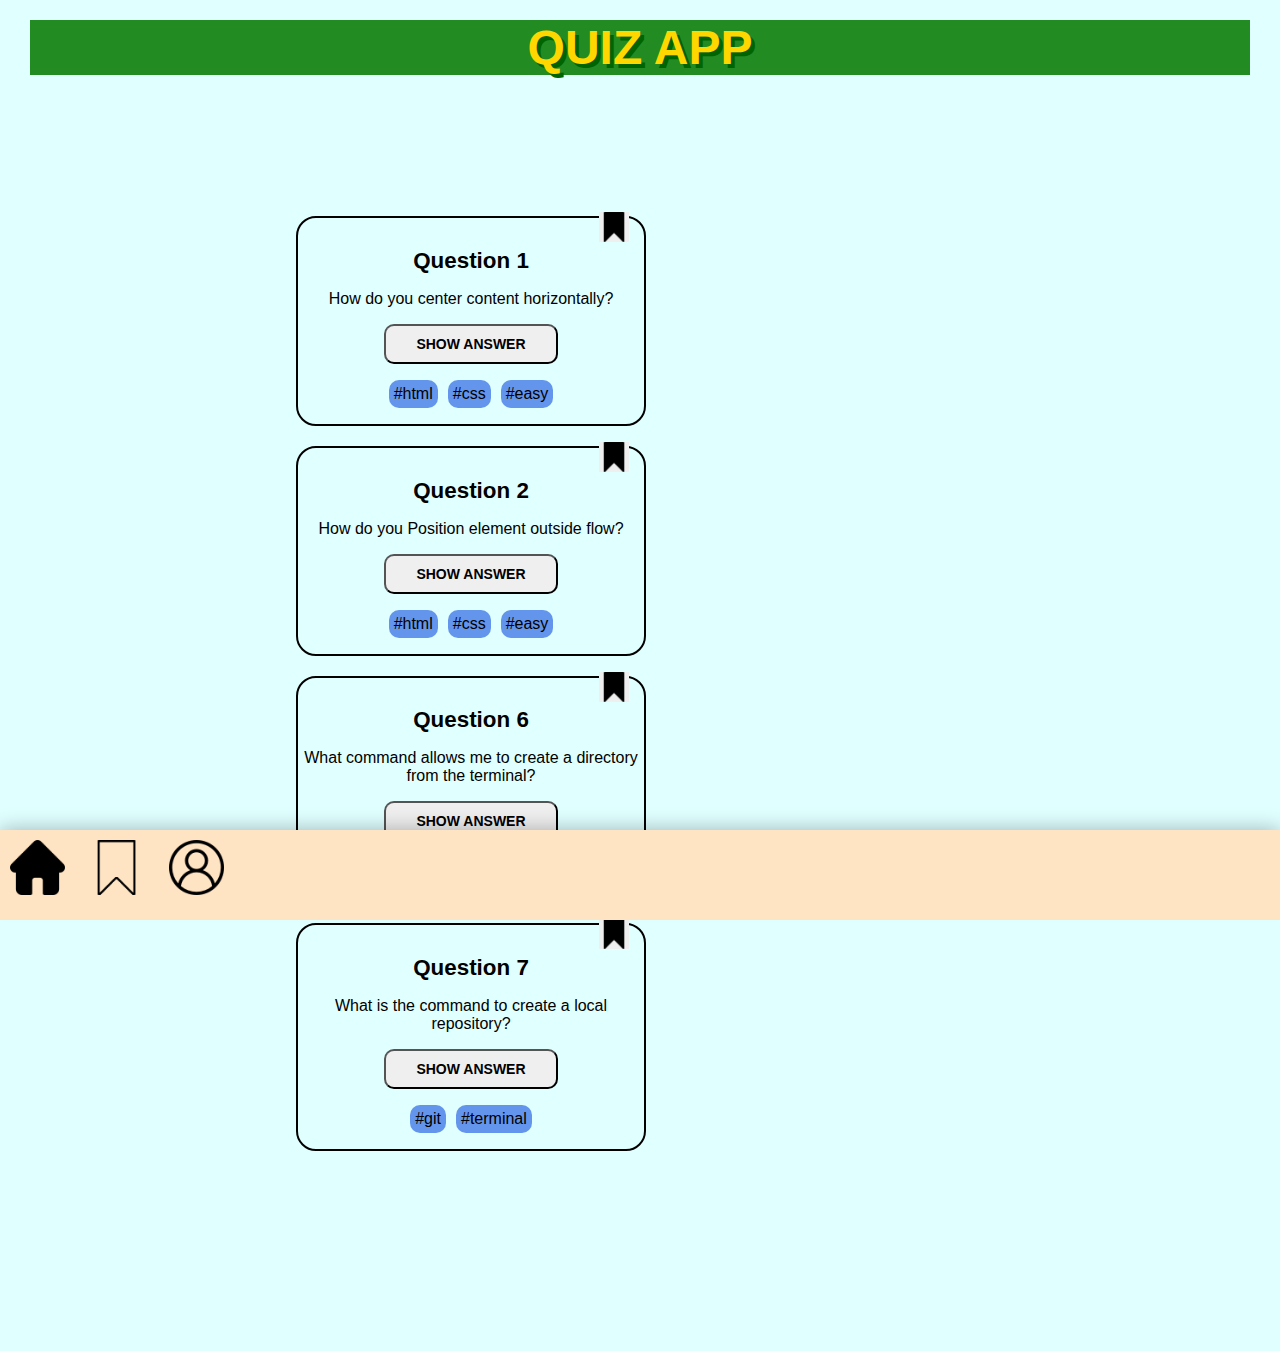
==== bookmarks.html @ fa8ab2d4 "Update bookmark and profile page" ====
<!DOCTYPE html>
<html lang="en">
    <head>
        <link rel="stylesheet" href="/css/style.css"/>
        <title>Recap Project 1 : QuizApp </title>
        <meta charset="utf-8" />
        <meta name="viewport" content="width=device-width, initial-scale=1, shrink-to-fit=no"/>
    </head>
    <body>
        <!--============ HEADER WITH THE NAME QUIZ APP =============-->
        <header class="main-header">
            <p class="app-header">
                <h1>QUIZ APP</h1>
            </p>
        </header>
        <!--============ MAIN SECTION WITH QUIZ CARDS =============-->
        <main class="main-content">
            <section class="question-cards">
                <div id="container">
                    <section class="card">
                        <button class="bookmark filled">
                            <img src="./images/bookmark_filled.png" />
                        </button>
                        <h4>Question 1</h4>
                        <p>
                            How do you center content horizontally?
                        </p>
                        <button class="show-answer">Show Answer</button>
                        <button class="hide-answer" style="display: none;">Hide Answer</button>
                        <div class="answer">Flexbox justify-content center</div>
                        <script src="./script.js"></script>
                        <ul class="list-tags">
                            <li class="list-item-tags">#html</li>
                            <li class="list-item-tags">#css</li>
                            <li class="list-item-tags">#easy</li>
                        </ul>
                    </section>
                    <section class="card">
                        <button class="bookmark filled">
                            <img src="./images/bookmark_filled.png" />
                        </button>
                        <h4>Question 2</h4>
                        <p>
                            How do you Position element outside flow?
                        </p>
                        <button class="show-answer">Show Answer</button>
                        <button class="hide-answer" style="display: none;">Hide Answer</button>
                        <div class="answer">Using Absolute positioning</div>
                        <script src="./script.js"></script>   
                        <ul class="list-tags">
                            <li class="list-item-tags">#html</li>
                            <li class="list-item-tags">#css</li>
                            <li class="list-item-tags">#easy</li>
                        </ul>
                    </section>
                    <section class="card">
                        <button class="bookmark filled">
                            <img src="./images/bookmark_filled.png" />
                        </button>
                        <h4>Question 6</h4>
                        <p>
                            What command allows me to create a directory from the terminal?
                        </p>
                        <button class="show-answer">Show Answer</button>
                        <button class="hide-answer" style="display: none;">Hide Answer</button>
                        <div class="answer">mkdir</div>
                        <script src="./script.js"></script>
                        <ul class="list-tags">
                            <li class="list-item-tags">#git</li>
                            <li class="list-item-tags">#terminal</li>
                        </ul>
                    </section>
                    <section class="card">
                        <button class="bookmark filled">
                            <img src="./images/bookmark_filled.png" />
                        </button>
                        <h4>Question 7</h4>
                        <p>
                            What is the command to create a local repository?
                        </p>
                        <button class="show-answer">Show Answer</button>
                        <button class="hide-answer" style="display: none;">Hide Answer</button>
                        <div class="answer">git init</div>
                        <script src="./script.js"></script>
                        <ul class="list-tags">
                            <li class="list-item-tags">#git</li>
                            <li class="list-item-tags">#terminal</li>
                        </ul>
                    </section>
                </div>
                
            </section>
        </main>

        <footer>
            <div class="footerContainer">
                <nav class="navbar">
                    <a class="navbar-link-home" href="./index.html"><img src="./images/home_filled.png" alt="Home"/></a>
                    <a class="navbar-link-bookmarks" href="#"><img src="./images/bookmark_transparent.png" alt="Bookmarks"/></a>
                    <a class="navbar-link-profile" href="./profile.html"><img src="./images/profile.png" alt="myProfile"></a>
                </nav>
            </div>
            
        </footer>

    </body>
</html>
---- css/style.css ----
@import url("./components/footer.css");
@import url("./components/header.css");
@import url("./components/cards.css");
@import url("./global.css");
@import url("./components/section.css");
@import url("./components/button.css");


.main-content {
    display: flex;
    text-align: center;
    justify-content: center;
    align-items: center;
    padding-top: 0px;
    margin: 30px;
    overflow: hidden;    
}
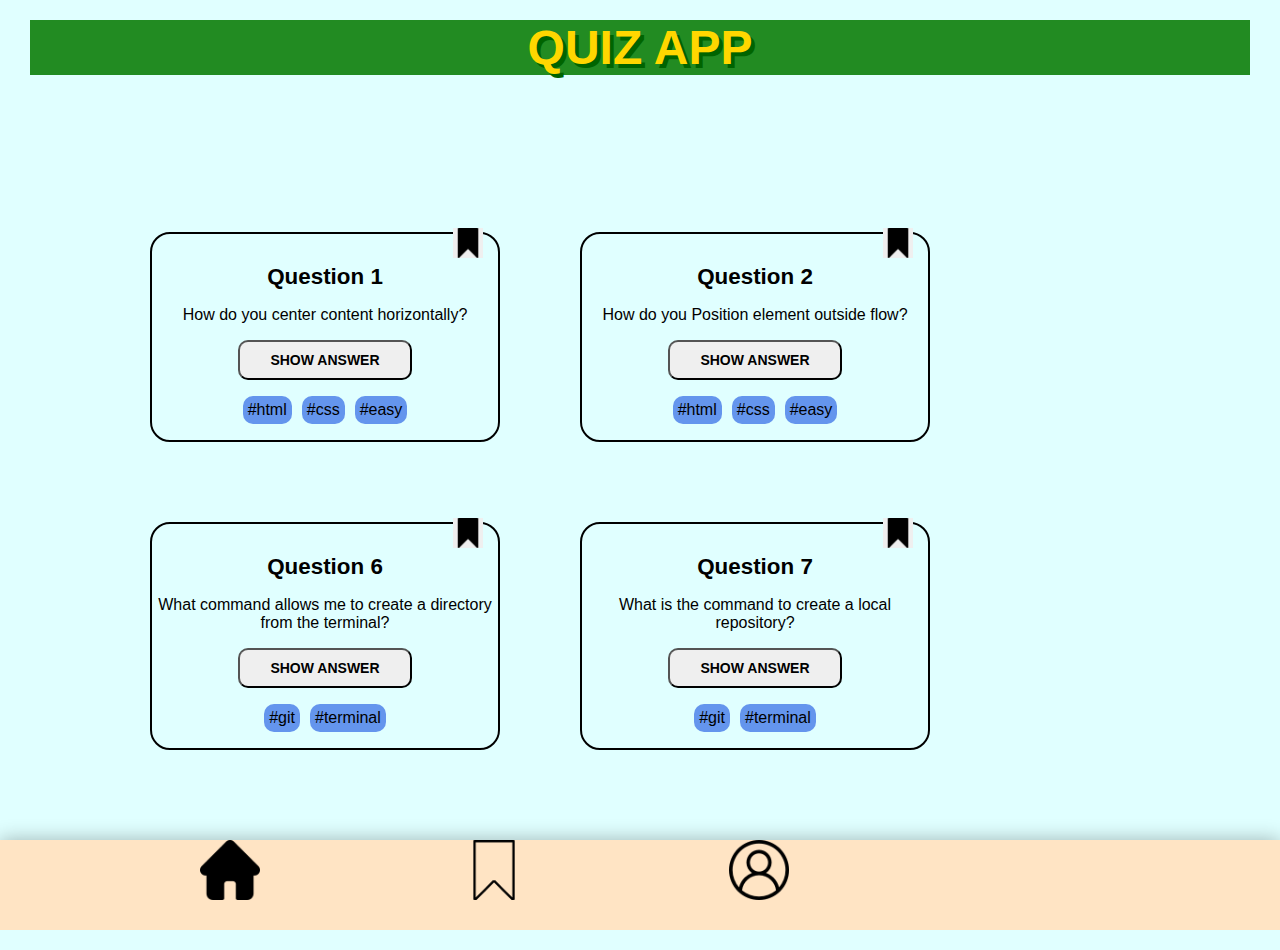
==== commit b0900b0d: "Update features on bookmarks page" ====
--- a/bookmarks.html
+++ b/bookmarks.html
@@ -16,19 +16,18 @@
         <!--============ MAIN SECTION WITH QUIZ CARDS =============-->
         <main class="main-content">
             <section class="question-cards">
-                <div id="container">
+                <div class="cards">
                     <section class="card">
-                        <button class="bookmark filled">
-                            <img src="./images/bookmark_filled.png" />
+                        <button class="bookmark filled bookmark--active">
+                            <img src="./images/bookmark_filled.png" id="myImage"/>
                         </button>
                         <h4>Question 1</h4>
                         <p>
                             How do you center content horizontally?
                         </p>
                         <button class="show-answer">Show Answer</button>
-                        <button class="hide-answer" style="display: none;">Hide Answer</button>
+                        <button class="hide-answer" style="display: none;">Hide Answer</button>   
                         <div class="answer">Flexbox justify-content center</div>
-                        <script src="./script.js"></script>
                         <ul class="list-tags">
                             <li class="list-item-tags">#html</li>
                             <li class="list-item-tags">#css</li>
@@ -36,8 +35,8 @@
                         </ul>
                     </section>
                     <section class="card">
-                        <button class="bookmark filled">
-                            <img src="./images/bookmark_filled.png" />
+                        <button class="bookmark filled bookmark--active">
+                            <img src="./images/bookmark_filled.png" id="myImage"/>
                         </button>
                         <h4>Question 2</h4>
                         <p>
@@ -46,16 +45,16 @@
                         <button class="show-answer">Show Answer</button>
                         <button class="hide-answer" style="display: none;">Hide Answer</button>
                         <div class="answer">Using Absolute positioning</div>
-                        <script src="./script.js"></script>   
                         <ul class="list-tags">
                             <li class="list-item-tags">#html</li>
                             <li class="list-item-tags">#css</li>
                             <li class="list-item-tags">#easy</li>
                         </ul>
                     </section>
+                    
                     <section class="card">
-                        <button class="bookmark filled">
-                            <img src="./images/bookmark_filled.png" />
+                        <button class="bookmark filled bookmark--active">
+                            <img src="./images/bookmark_filled.png" id="myImage"/>
                         </button>
                         <h4>Question 6</h4>
                         <p>
@@ -64,15 +63,14 @@
                         <button class="show-answer">Show Answer</button>
                         <button class="hide-answer" style="display: none;">Hide Answer</button>
                         <div class="answer">mkdir</div>
-                        <script src="./script.js"></script>
                         <ul class="list-tags">
                             <li class="list-item-tags">#git</li>
                             <li class="list-item-tags">#terminal</li>
                         </ul>
                     </section>
                     <section class="card">
-                        <button class="bookmark filled">
-                            <img src="./images/bookmark_filled.png" />
+                        <button class="bookmark filled bookmark--active">
+                            <img src="./images/bookmark_filled.png" id="myImage"/>
                         </button>
                         <h4>Question 7</h4>
                         <p>
@@ -81,7 +79,6 @@
                         <button class="show-answer">Show Answer</button>
                         <button class="hide-answer" style="display: none;">Hide Answer</button>
                         <div class="answer">git init</div>
-                        <script src="./script.js"></script>
                         <ul class="list-tags">
                             <li class="list-item-tags">#git</li>
                             <li class="list-item-tags">#terminal</li>
--- a/css/style.css
+++ b/css/style.css
@@ -3,17 +3,4 @@
 @import url("./components/cards.css");
 @import url("./global.css");
 @import url("./components/section.css");
-@import url("./components/button.css");
-
-
-.main-content {
-    display: flex;
-    text-align: center;
-    justify-content: center;
-    align-items: center;
-    padding-top: 0px;
-    margin: 30px;
-    overflow: hidden;    
-}
-
-
+@import url("./components/button.css");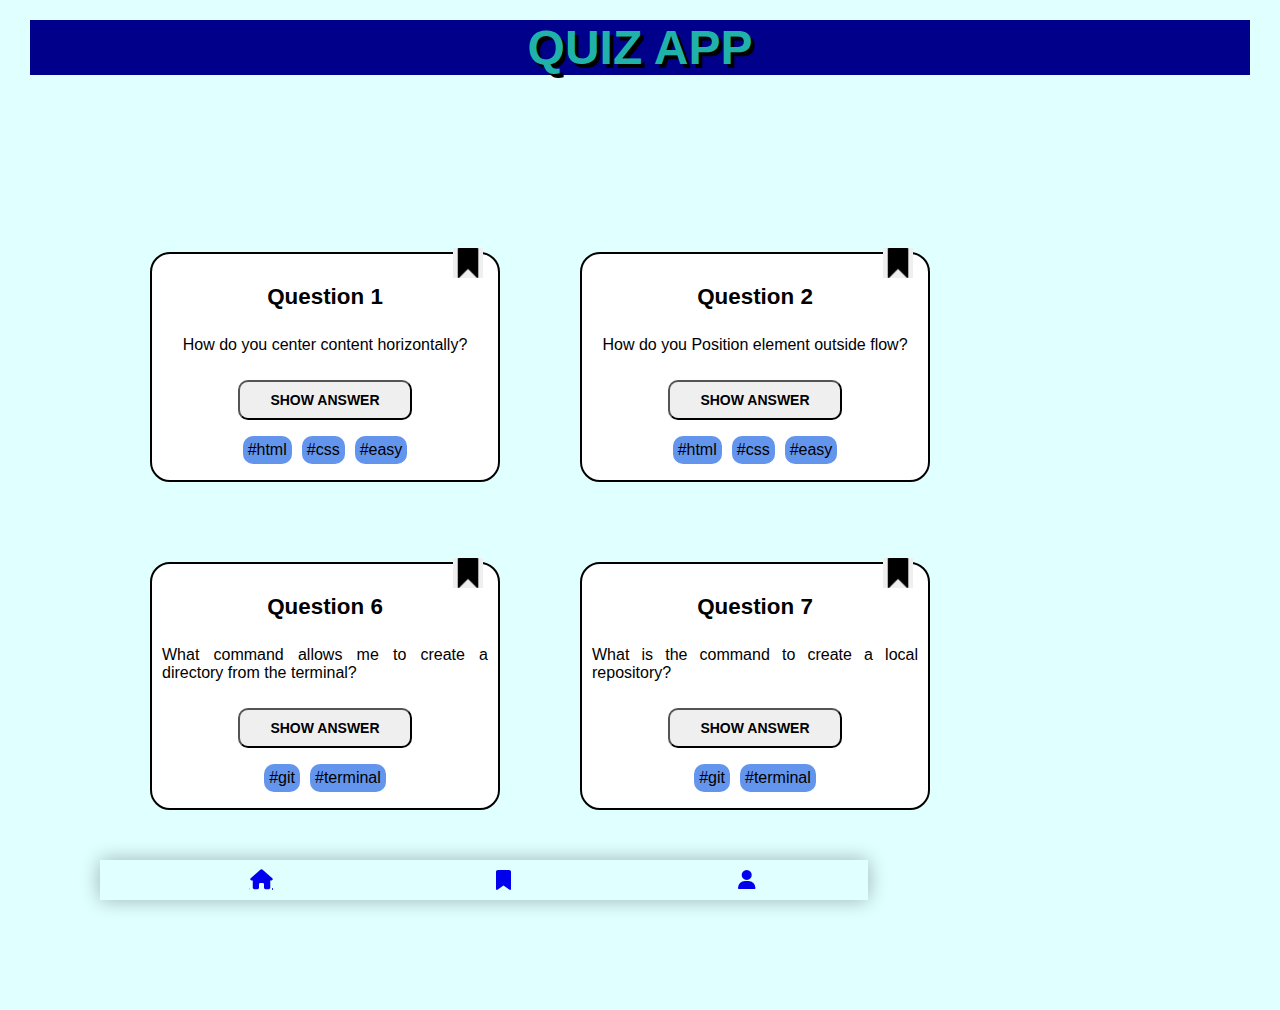
==== commit 16b16ebc: "Update profile page and some styling and navigation" ====
--- a/bookmarks.html
+++ b/bookmarks.html
@@ -2,6 +2,7 @@
 <html lang="en">
     <head>
         <link rel="stylesheet" href="/css/style.css"/>
+        <link rel="stylesheet" href="https://cdnjs.cloudflare.com/ajax/libs/font-awesome/6.6.0/css/all.min.css"/>
         <title>Recap Project 1 : QuizApp </title>
         <meta charset="utf-8" />
         <meta name="viewport" content="width=device-width, initial-scale=1, shrink-to-fit=no"/>
@@ -89,15 +90,12 @@
             </section>
         </main>
 
-        <footer>
-            <div class="footerContainer">
-                <nav class="navbar">
-                    <a class="navbar-link-home" href="./index.html"><img src="./images/home_filled.png" alt="Home"/></a>
-                    <a class="navbar-link-bookmarks" href="#"><img src="./images/bookmark_transparent.png" alt="Bookmarks"/></a>
-                    <a class="navbar-link-profile" href="./profile.html"><img src="./images/profile.png" alt="myProfile"></a>
-                </nav>
-            </div>
-            
+        <footer class="navigation">
+            <ul class="navigation--list">
+                <li class="navigation--item"><a class="navbar-link-home" href="./index.html"><i class="fa-solid fa-house fa-fw"></i></a></li>
+                <li class="navigation--item"><a class="navbar-link-bookmarks" href="#"><i class="fa-duotone fa-solid fa-bookmark fa-fw"></i></a></li>
+                <li class="navigation--item"><a class="navbar-link-profile" href="./profile.html"><i class="fa-duotone fa-solid fa-user fa-fw"></i></a></li>
+            </ul>
         </footer>
 
     </body>
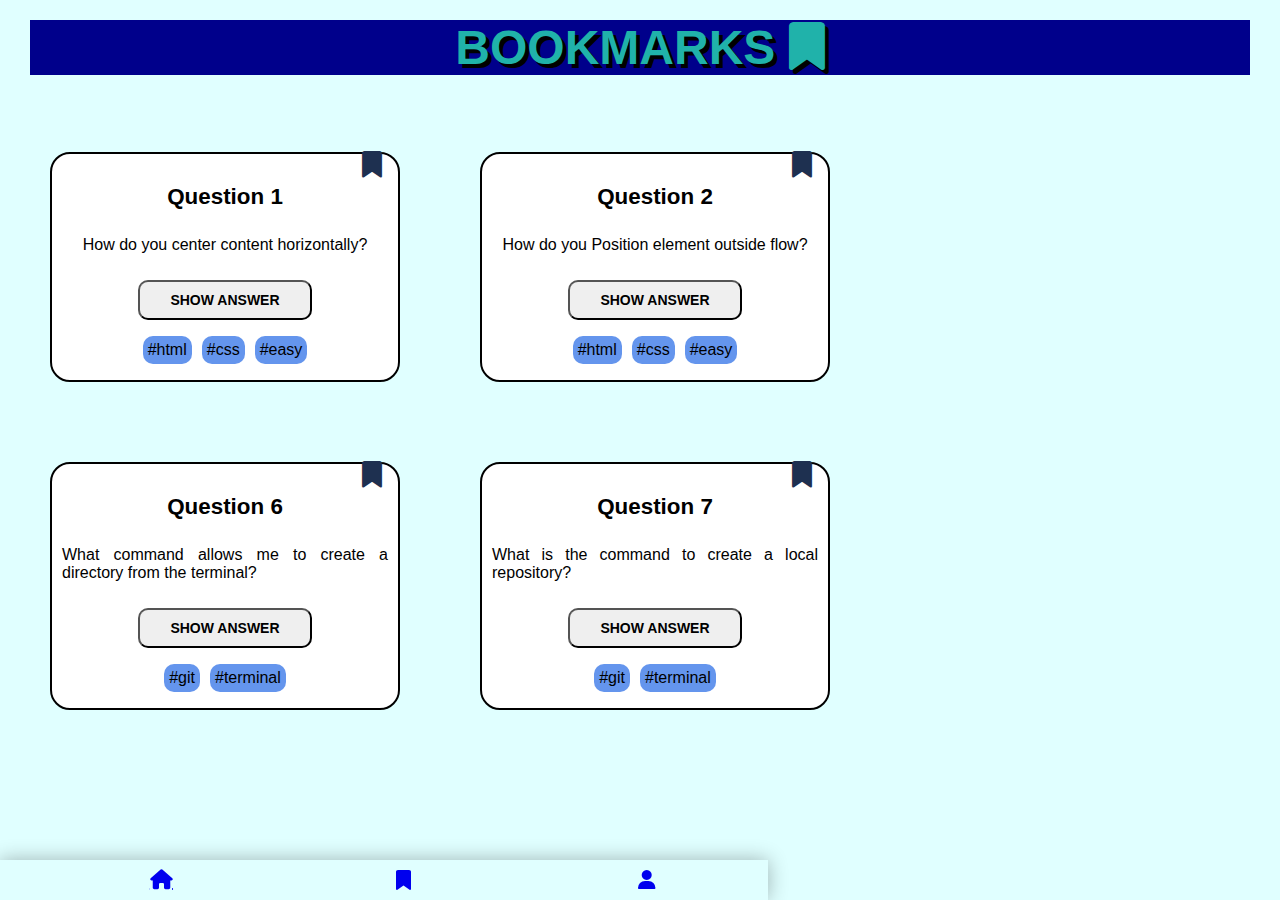
==== commit bc516a0f: "Update bookmark button and answer button functionalities" ====
--- a/bookmarks.html
+++ b/bookmarks.html
@@ -11,7 +11,7 @@
         <!--============ HEADER WITH THE NAME QUIZ APP =============-->
         <header class="main-header">
             <p class="app-header">
-                <h1>QUIZ APP</h1>
+                <h1>BOOKMARKS <i class="fa-duotone fa-solid fa-bookmark" style="--fa-primary-opacity: 1; --fa-secondary-opacity: 00.4;"></i> </h1>
             </p>
         </header>
         <!--============ MAIN SECTION WITH QUIZ CARDS =============-->
@@ -19,8 +19,8 @@
             <section class="question-cards">
                 <div class="cards">
                     <section class="card">
-                        <button class="bookmark filled bookmark--active">
-                            <img src="./images/bookmark_filled.png" id="myImage"/>
+                        <button class="add-to-bookmark filled ">
+                            <i class="fa-solid fa-bookmark fa-2xl"></i>
                         </button>
                         <h4>Question 1</h4>
                         <p>
@@ -36,8 +36,8 @@
                         </ul>
                     </section>
                     <section class="card">
-                        <button class="bookmark filled bookmark--active">
-                            <img src="./images/bookmark_filled.png" id="myImage"/>
+                        <button class="add-to-bookmark filled">
+                            <i class="fa-solid fa-bookmark fa-2xl"></i>
                         </button>
                         <h4>Question 2</h4>
                         <p>
@@ -52,10 +52,9 @@
                             <li class="list-item-tags">#easy</li>
                         </ul>
                     </section>
-                    
                     <section class="card">
-                        <button class="bookmark filled bookmark--active">
-                            <img src="./images/bookmark_filled.png" id="myImage"/>
+                        <button class="add-to-bookmark filled">
+                            <i class="fa-solid fa-bookmark fa-2xl"></i>
                         </button>
                         <h4>Question 6</h4>
                         <p>
@@ -70,8 +69,8 @@
                         </ul>
                     </section>
                     <section class="card">
-                        <button class="bookmark filled bookmark--active">
-                            <img src="./images/bookmark_filled.png" id="myImage"/>
+                        <button class="add-to-bookmark filled">
+                            <i class="fa-solid fa-bookmark fa-2xl"></i>
                         </button>
                         <h4>Question 7</h4>
                         <p>
@@ -86,7 +85,7 @@
                         </ul>
                     </section>
                 </div>
-                
+                <script src="./js/script.js"></script>
             </section>
         </main>
 
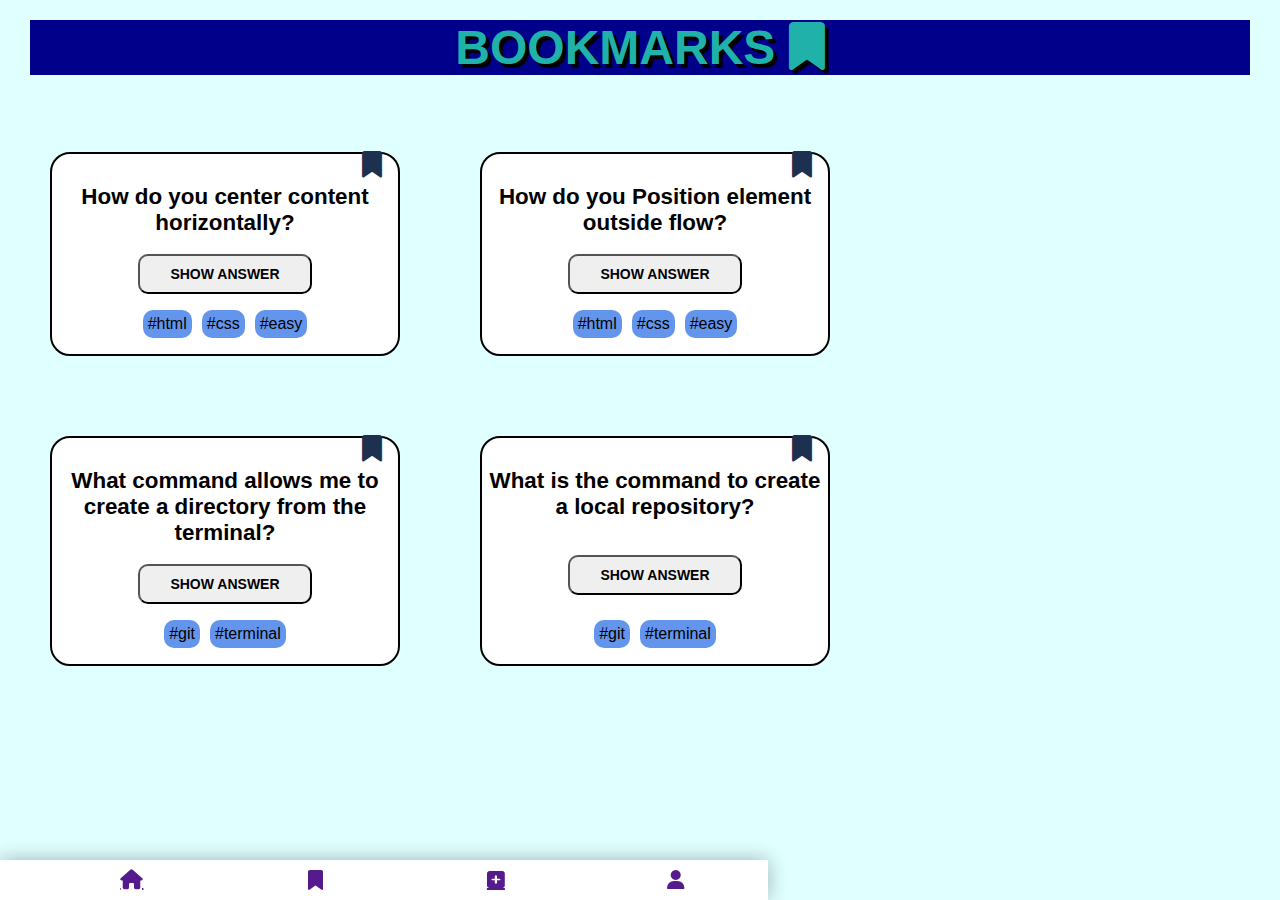
==== commit 4c107954: "Update form.html and styling" ====
--- a/bookmarks.html
+++ b/bookmarks.html
@@ -1,9 +1,9 @@
 <!DOCTYPE html>
 <html lang="en">
     <head>
-        <link rel="stylesheet" href="/css/style.css"/>
+        <link rel="stylesheet" href="css/style.css"/>
         <link rel="stylesheet" href="https://cdnjs.cloudflare.com/ajax/libs/font-awesome/6.6.0/css/all.min.css"/>
-        <title>Recap Project 1 : QuizApp </title>
+        <title>Recap Project: Arunima's QuizApp </title>
         <meta charset="utf-8" />
         <meta name="viewport" content="width=device-width, initial-scale=1, shrink-to-fit=no"/>
     </head>
@@ -22,10 +22,8 @@
                         <button class="add-to-bookmark filled ">
                             <i class="fa-solid fa-bookmark fa-2xl"></i>
                         </button>
-                        <h4>Question 1</h4>
-                        <p>
-                            How do you center content horizontally?
-                        </p>
+                        <h4> How do you center content horizontally? </h4>
+                        <br/>
                         <button class="show-answer">Show Answer</button>
                         <button class="hide-answer" style="display: none;">Hide Answer</button>   
                         <div class="answer">Flexbox justify-content center</div>
@@ -39,10 +37,8 @@
                         <button class="add-to-bookmark filled">
                             <i class="fa-solid fa-bookmark fa-2xl"></i>
                         </button>
-                        <h4>Question 2</h4>
-                        <p>
-                            How do you Position element outside flow?
-                        </p>
+                        <h4> How do you Position element outside flow? </h4>
+                        <br/>
                         <button class="show-answer">Show Answer</button>
                         <button class="hide-answer" style="display: none;">Hide Answer</button>
                         <div class="answer">Using Absolute positioning</div>
@@ -56,10 +52,8 @@
                         <button class="add-to-bookmark filled">
                             <i class="fa-solid fa-bookmark fa-2xl"></i>
                         </button>
-                        <h4>Question 6</h4>
-                        <p>
-                            What command allows me to create a directory from the terminal?
-                        </p>
+                        <h4>What command allows me to create a directory from the terminal? </h4>
+                        <br/>
                         <button class="show-answer">Show Answer</button>
                         <button class="hide-answer" style="display: none;">Hide Answer</button>
                         <div class="answer">mkdir</div>
@@ -72,10 +66,8 @@
                         <button class="add-to-bookmark filled">
                             <i class="fa-solid fa-bookmark fa-2xl"></i>
                         </button>
-                        <h4>Question 7</h4>
-                        <p>
-                            What is the command to create a local repository?
-                        </p>
+                        <h4>What is the command to create a local repository?</h4>
+                        <br/>
                         <button class="show-answer">Show Answer</button>
                         <button class="hide-answer" style="display: none;">Hide Answer</button>
                         <div class="answer">git init</div>
@@ -91,9 +83,26 @@
 
         <footer class="navigation">
             <ul class="navigation--list">
-                <li class="navigation--item"><a class="navbar-link-home" href="./index.html"><i class="fa-solid fa-house fa-fw"></i></a></li>
-                <li class="navigation--item"><a class="navbar-link-bookmarks" href="#"><i class="fa-duotone fa-solid fa-bookmark fa-fw"></i></a></li>
-                <li class="navigation--item"><a class="navbar-link-profile" href="./profile.html"><i class="fa-duotone fa-solid fa-user fa-fw"></i></a></li>
+                <li class="navigation--item">
+                    <a class="navbar-link-home" href="./index.html">
+                        <i class="fa-solid fa-house fa-fw"></i>
+                    </a>
+                </li>
+                <li class="navigation--item">
+                    <a class="navbar-link-bookmarks" href="#">
+                        <i class="fa-duotone fa-solid fa-bookmark fa-fw"></i>
+                    </a>
+                </li>
+                <li class="navigation--item">
+                    <a href="./form.html" class="navbar-link-form">
+                        <i class="fa-sharp fa-solid fa-square-plus"></i>
+                    </a>
+                </li>
+                <li class="navigation--item">
+                    <a class="navbar-link-profile" href="./profile.html">
+                        <i class="fa-duotone fa-solid fa-user fa-fw"></i>
+                    </a>
+                </li>
             </ul>
         </footer>
 
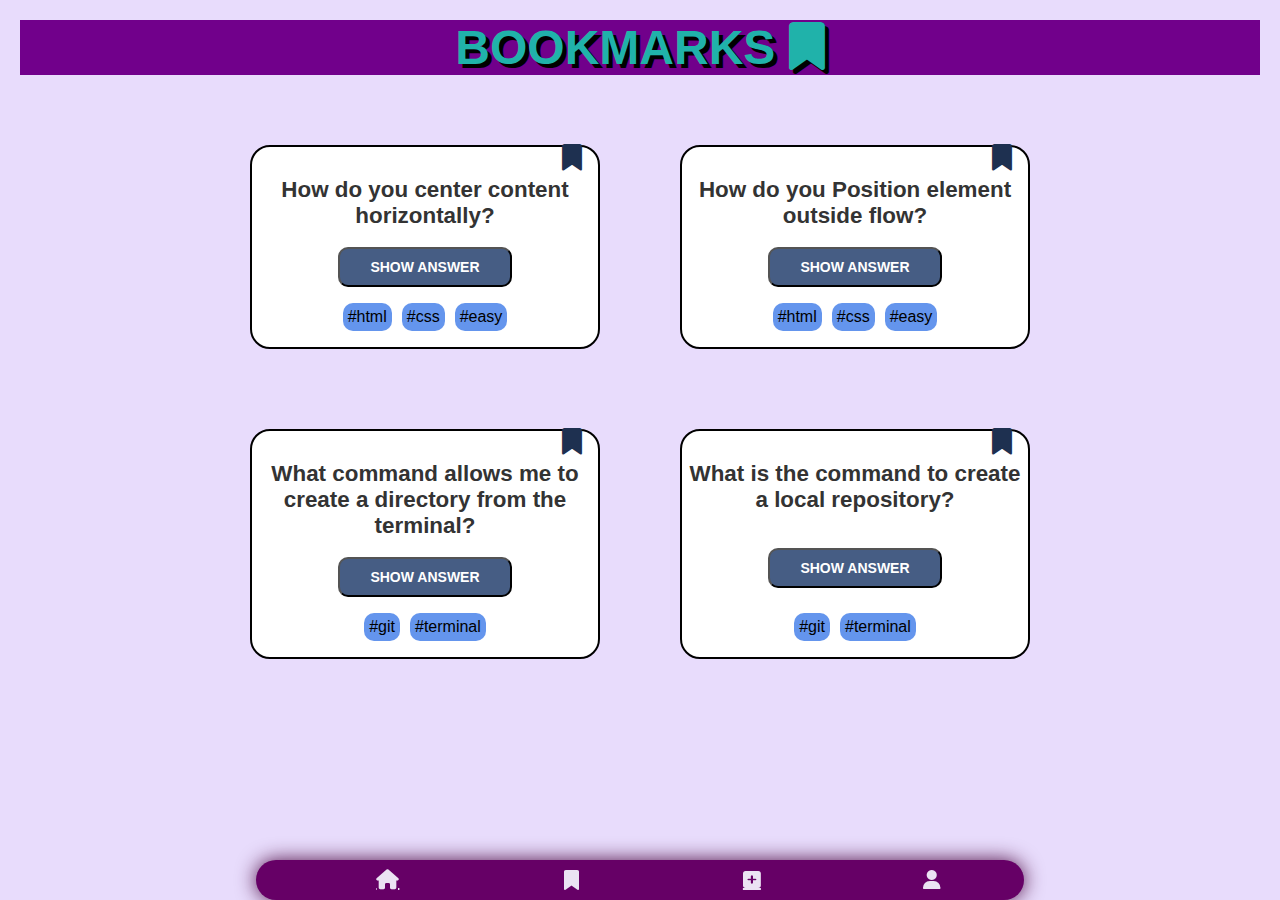
==== commit 8e8f7aa5: "Update styling and adding dark mode functionality" ====
--- a/bookmarks.html
+++ b/bookmarks.html
@@ -77,7 +77,6 @@
                         </ul>
                     </section>
                 </div>
-                <script src="./js/script.js"></script>
             </section>
         </main>
 
@@ -105,6 +104,6 @@
                 </li>
             </ul>
         </footer>
-
+        <script src="./js/script.js"></script>
     </body>
 </html>--- a/css/style.css
+++ b/css/style.css
@@ -2,5 +2,7 @@
 @import url("./components/header.css");
 @import url("./components/cards.css");
 @import url("./global.css");
-@import url("./components/section.css");
-@import url("./components/button.css");+@import url("./components/form.css");
+@import url("./components/button.css");
+@import url("./components/profile.css");
+@import url("./components/darkmode.css");